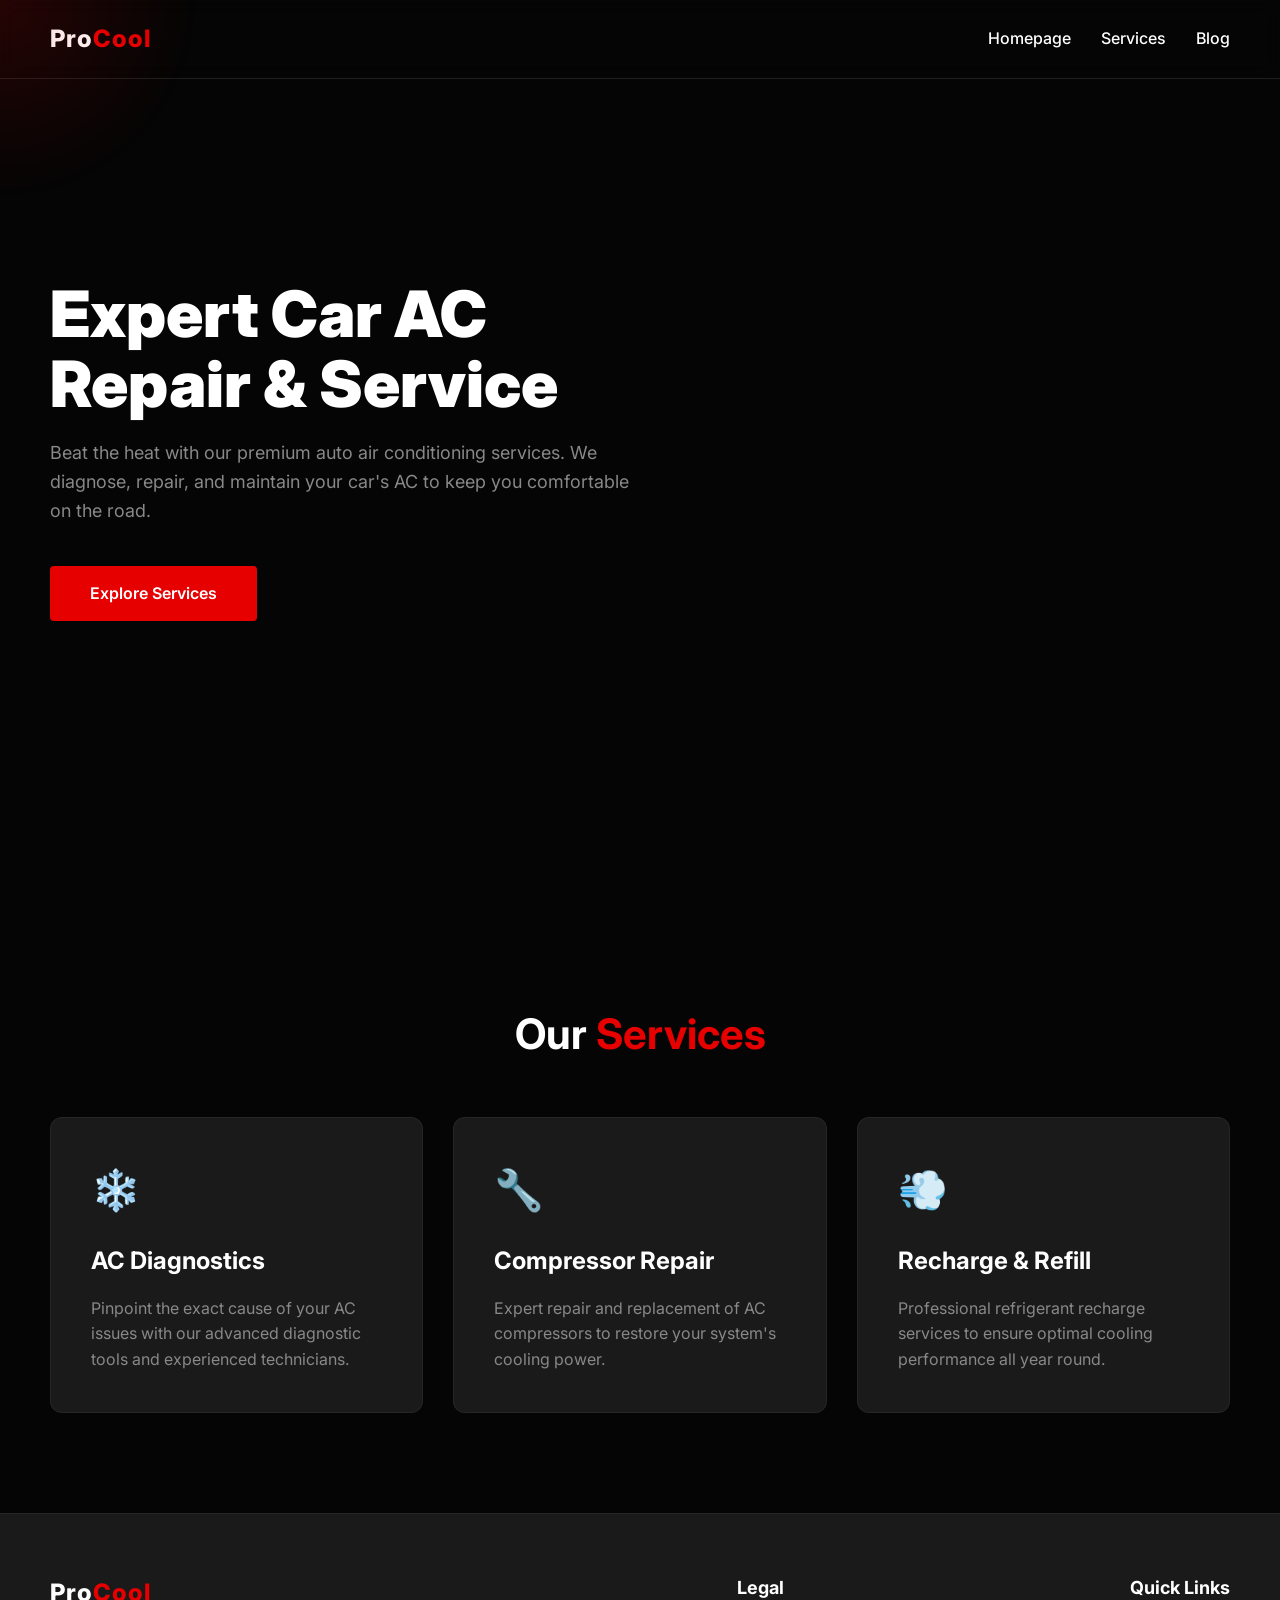
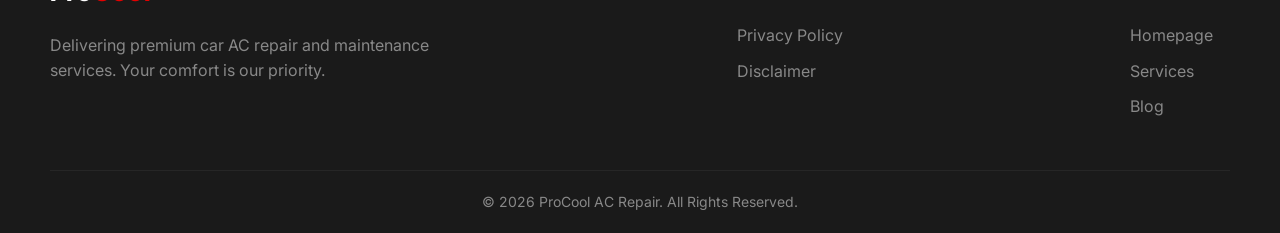
==== index.html @ 5a72d824 "Initial commit" ====
<!DOCTYPE html>
<html lang="en">
<head>
    <meta charset="UTF-8">
    <meta name="viewport" content="width=device-width, initial-scale=1.0">
    <title>ProCool AC Repair</title>
    <link rel="stylesheet" href="styles.css">
    <link href="https://fonts.googleapis.com/css2?family=Inter:wght@400;500;600;800;900&display=swap" rel="stylesheet">
</head>
<body>
    <div id="mouse-tracker"></div>

    <header>
        <a href="index.html" class="logo">Pro<span>Cool</span></a>
        <nav>
            <ul>
                <li><a href="index.html">Homepage</a></li>
                <li><a href="services.html">Services</a></li>
                <li><a href="blog.html">Blog</a></li>
            </ul>
        </nav>
    </header>

    <section class="hero">
        <div class="hero-bg"></div>
        <div class="hero-content">
            <h1>Expert Car AC Repair & Service</h1>
            <p>Beat the heat with our premium auto air conditioning services. We diagnose, repair, and maintain your car's AC to keep you comfortable on the road.</p>
            <a href="services.html" class="btn">Explore Services</a>
        </div>
    </section>

    <section class="services-preview">
        <h2 class="section-title fade-in-scroll">Our <span>Services</span></h2>
        <div class="services-grid">
            <div class="service-card fade-in-scroll" onclick="location.href='services.html'">
                <div class="service-icon">❄️</div>
                <h3>AC Diagnostics</h3>
                <p>Pinpoint the exact cause of your AC issues with our advanced diagnostic tools and experienced technicians.</p>
            </div>
            <div class="service-card fade-in-scroll" onclick="location.href='services.html'">
                <div class="service-icon">🔧</div>
                <h3>Compressor Repair</h3>
                <p>Expert repair and replacement of AC compressors to restore your system's cooling power.</p>
            </div>
            <div class="service-card fade-in-scroll" onclick="location.href='services.html'">
                <div class="service-icon">💨</div>
                <h3>Recharge & Refill</h3>
                <p>Professional refrigerant recharge services to ensure optimal cooling performance all year round.</p>
            </div>
        </div>
    </section>

    <footer>
        <div class="footer-content fade-in-scroll">
            <div class="footer-logo-section">
                <a href="index.html" class="logo">Pro<span>Cool</span></a>
                <p>Delivering premium car AC repair and maintenance services. Your comfort is our priority.</p>
            </div>
            <div class="footer-links">
                <h4>Legal</h4>
                <ul>
                    <li><a href="privacy.html">Privacy Policy</a></li>
                    <li><a href="disclaimer.html">Disclaimer</a></li>
                </ul>
            </div>
            <div class="footer-links">
                <h4>Quick Links</h4>
                <ul>
                    <li><a href="index.html">Homepage</a></li>
                    <li><a href="services.html">Services</a></li>
                    <li><a href="blog.html">Blog</a></li>
                </ul>
            </div>
        </div>
        <div class="footer-bottom">
            &copy; 2026 ProCool AC Repair. All Rights Reserved.
        </div>
    </footer>

    <script src="script.js"></script>
</body>
</html>
---- styles.css ----
* {
    margin: 0;
    padding: 0;
    box-sizing: border-box;
    font-family: 'Inter', -apple-system, BlinkMacSystemFont, 'Segoe UI', Roboto, Helvetica, Arial, sans-serif;
}

:root {
    --color-bg: #050505;
    --color-text: #ffffff;
    --color-primary: #e60000;
    --color-secondary: #ffffff;
    --color-accent: #1a1a1a;
    --color-muted: #888888;
}

body {
    background-color: var(--color-bg);
    color: var(--color-text);
    overflow-x: hidden;
    line-height: 1.6;
}

/* Mouse Tracker */
#mouse-tracker {
    position: fixed;
    top: 0;
    left: 0;
    width: 400px;
    height: 400px;
    background: radial-gradient(circle, rgba(230, 0, 0, 0.15) 0%, rgba(0,0,0,0) 70%);
    border-radius: 50%;
    transform: translate(-50%, -50%);
    pointer-events: none;
    z-index: 9999;
    transition: width 0.3s, height 0.3s, background 0.3s;
}

/* Header */
header {
    position: fixed;
    top: 0;
    width: 100%;
    padding: 20px 50px;
    display: flex;
    justify-content: space-between;
    align-items: center;
    background: rgba(5, 5, 5, 0.8);
    backdrop-filter: blur(10px);
    z-index: 1000;
    border-bottom: 1px solid rgba(255, 255, 255, 0.1);
}

.logo {
    font-size: 24px;
    font-weight: 800;
    color: var(--color-text);
    text-decoration: none;
    letter-spacing: 1px;
}

.logo span {
    color: var(--color-primary);
}

nav ul {
    list-style: none;
    display: flex;
    gap: 30px;
}

nav a {
    color: var(--color-text);
    text-decoration: none;
    font-size: 16px;
    font-weight: 500;
    transition: color 0.3s;
    position: relative;
}

nav a::after {
    content: '';
    position: absolute;
    width: 0;
    height: 2px;
    bottom: -5px;
    left: 0;
    background-color: var(--color-primary);
    transition: width 0.3s ease;
}

nav a:hover {
    color: var(--color-primary);
}

nav a:hover::after {
    width: 100%;
}

/* Hero Section */
.hero {
    height: 100vh;
    display: flex;
    align-items: center;
    padding: 0 50px;
    position: relative;
    overflow: hidden;
}

.hero-content {
    max-width: 600px;
    z-index: 2;
    animation: fadeUp 1s ease-out;
}

.hero h1 {
    font-size: 64px;
    line-height: 1.1;
    margin-bottom: 20px;
    font-weight: 900;
}

.hero p {
    font-size: 18px;
    color: var(--color-muted);
    margin-bottom: 40px;
}

.btn {
    display: inline-block;
    padding: 15px 40px;
    background-color: var(--color-primary);
    color: var(--color-text);
    text-decoration: none;
    font-weight: 600;
    border-radius: 4px;
    transition: transform 0.3s, box-shadow 0.3s;
}

.btn:hover {
    transform: translateY(-3px);
    box-shadow: 0 10px 20px rgba(230, 0, 0, 0.3);
}

.hero-bg {
    position: absolute;
    top: 0;
    right: 0;
    width: 50%;
    height: 100%;
    background-image: url('https://images.unsplash.com/photo-1619642751034-765dfdf7c58e?auto=format&fit=crop&w=1200');
    background-size: cover;
    background-position: center;
    z-index: 1;
    opacity: 0.6;
    mask-image: linear-gradient(to left, rgba(0,0,0,1) 50%, rgba(0,0,0,0) 100%);
    -webkit-mask-image: linear-gradient(to left, rgba(0,0,0,1) 50%, rgba(0,0,0,0) 100%);
}

/* General Sections */
section {
    padding: 100px 50px;
}

.section-title {
    font-size: 42px;
    margin-bottom: 50px;
    text-align: center;
}

.section-title span {
    color: var(--color-primary);
}

/* Services */
.services-grid {
    display: grid;
    grid-template-columns: repeat(auto-fit, minmax(300px, 1fr));
    gap: 30px;
}

.service-card {
    background-color: var(--color-accent);
    padding: 40px;
    border-radius: 12px;
    transition: transform 0.3s, background-color 0.3s;
    border: 1px solid rgba(255, 255, 255, 0.05);
    cursor: pointer;
}

.service-card:hover {
    transform: translateY(-10px);
    background-color: #222;
    border-color: var(--color-primary);
}

.service-card h3 {
    font-size: 24px;
    margin-bottom: 15px;
    color: var(--color-text);
}

.service-card p {
    color: var(--color-muted);
}

.service-icon {
    font-size: 40px;
    color: var(--color-primary);
    margin-bottom: 20px;
}

/* Footer */
footer {
    background-color: var(--color-accent);
    padding: 60px 50px 20px;
    border-top: 1px solid rgba(255, 255, 255, 0.05);
}

.footer-content {
    display: flex;
    justify-content: space-between;
    margin-bottom: 40px;
}

.footer-logo-section {
    max-width: 400px;
}

.footer-logo-section p {
    margin-top: 20px;
    color: var(--color-muted);
}

.footer-links h4 {
    margin-bottom: 20px;
    font-size: 18px;
}

.footer-links ul {
    list-style: none;
}

.footer-links li {
    margin-bottom: 10px;
}

.footer-links a {
    color: var(--color-muted);
    text-decoration: none;
    transition: color 0.3s;
}

.footer-links a:hover {
    color: var(--color-primary);
}

.footer-bottom {
    text-align: center;
    padding-top: 20px;
    border-top: 1px solid rgba(255, 255, 255, 0.05);
    color: var(--color-muted);
    font-size: 14px;
}

/* Page Content (for inner pages) */
.page-header {
    padding: 150px 50px 50px;
    text-align: center;
    background: linear-gradient(180deg, rgba(230,0,0,0.1) 0%, rgba(5,5,5,1) 100%);
}

.page-content {
    max-width: 800px;
    margin: 0 auto;
    padding: 0 50px 100px;
}

.page-content h2 {
    margin-top: 40px;
    margin-bottom: 20px;
}

.page-content p {
    margin-bottom: 20px;
    color: #ccc;
}

/* Animations */
@keyframes fadeUp {
    from {
        opacity: 0;
        transform: translateY(30px);
    }
    to {
        opacity: 1;
        transform: translateY(0);
    }
}

.fade-in-scroll {
    opacity: 0;
    transform: translateY(30px);
    transition: opacity 0.8s ease-out, transform 0.8s ease-out;
}

.fade-in-scroll.visible {
    opacity: 1;
    transform: translateY(0);
}
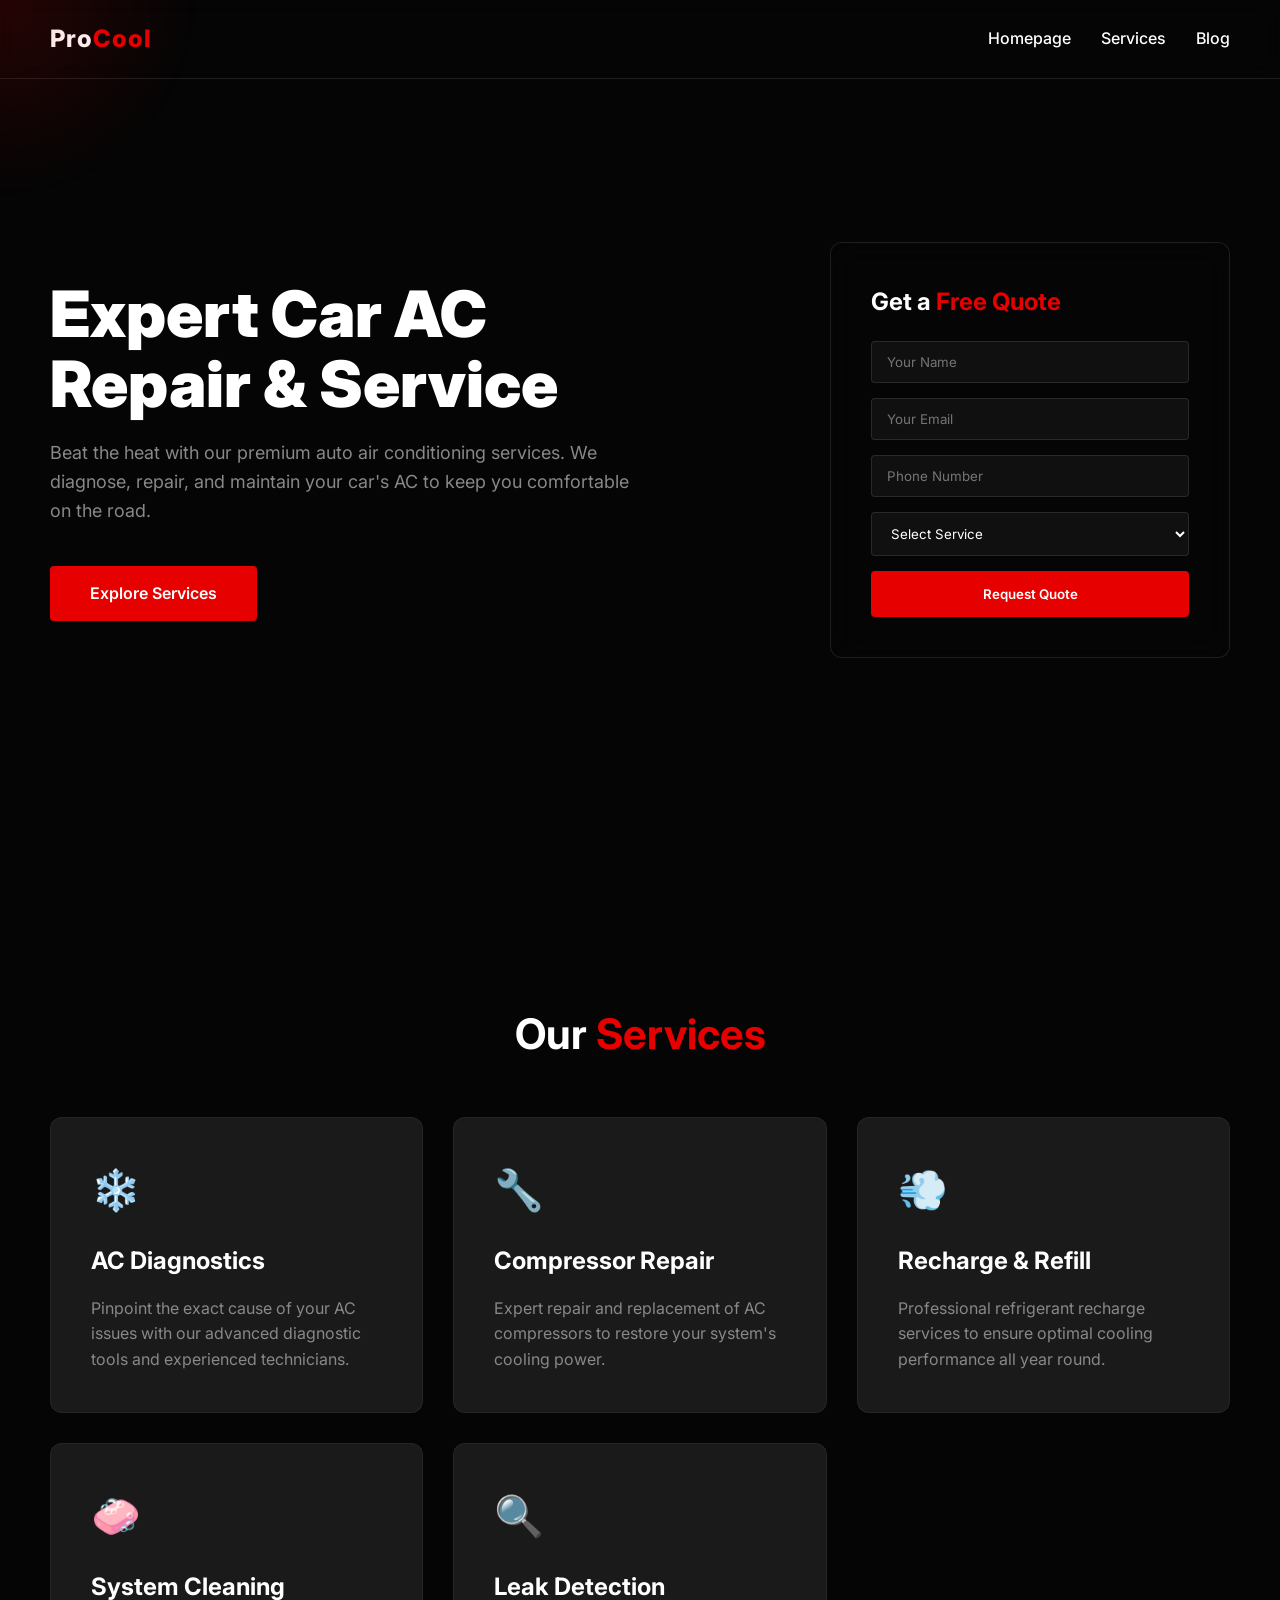
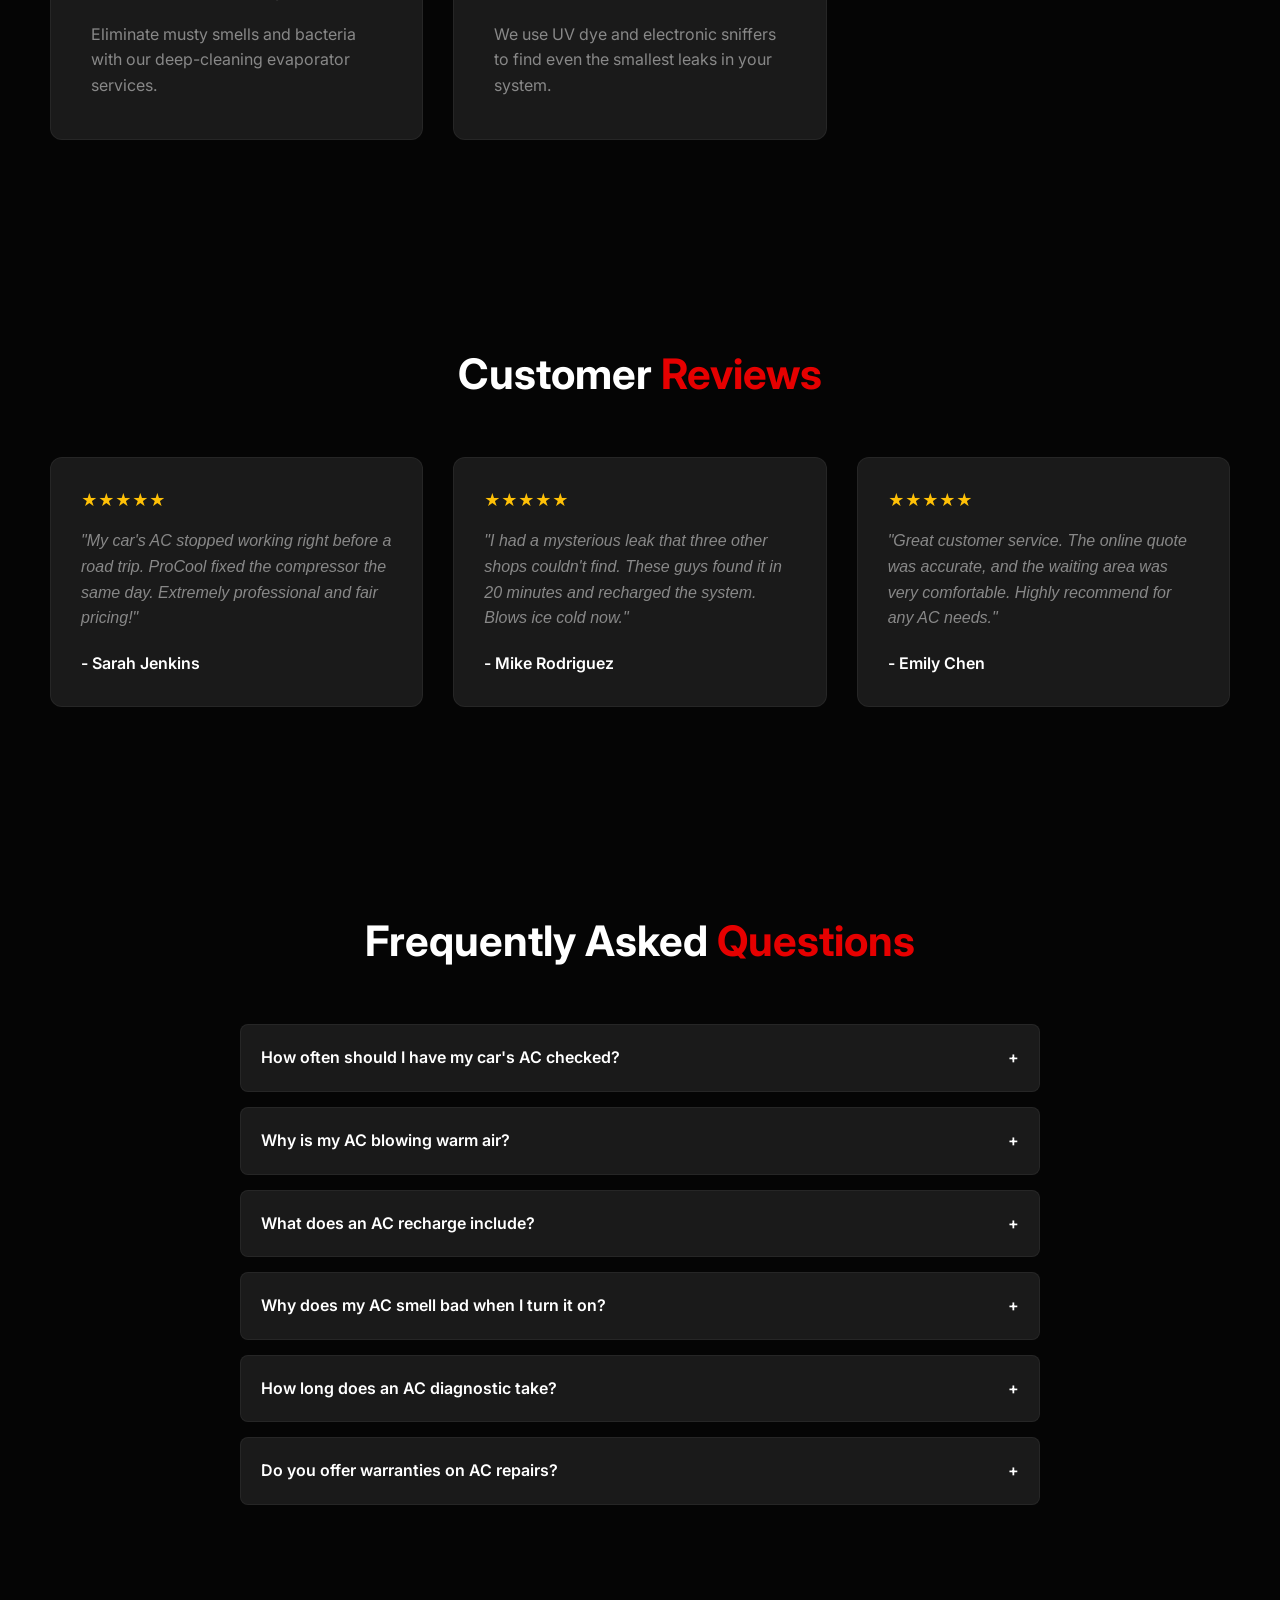
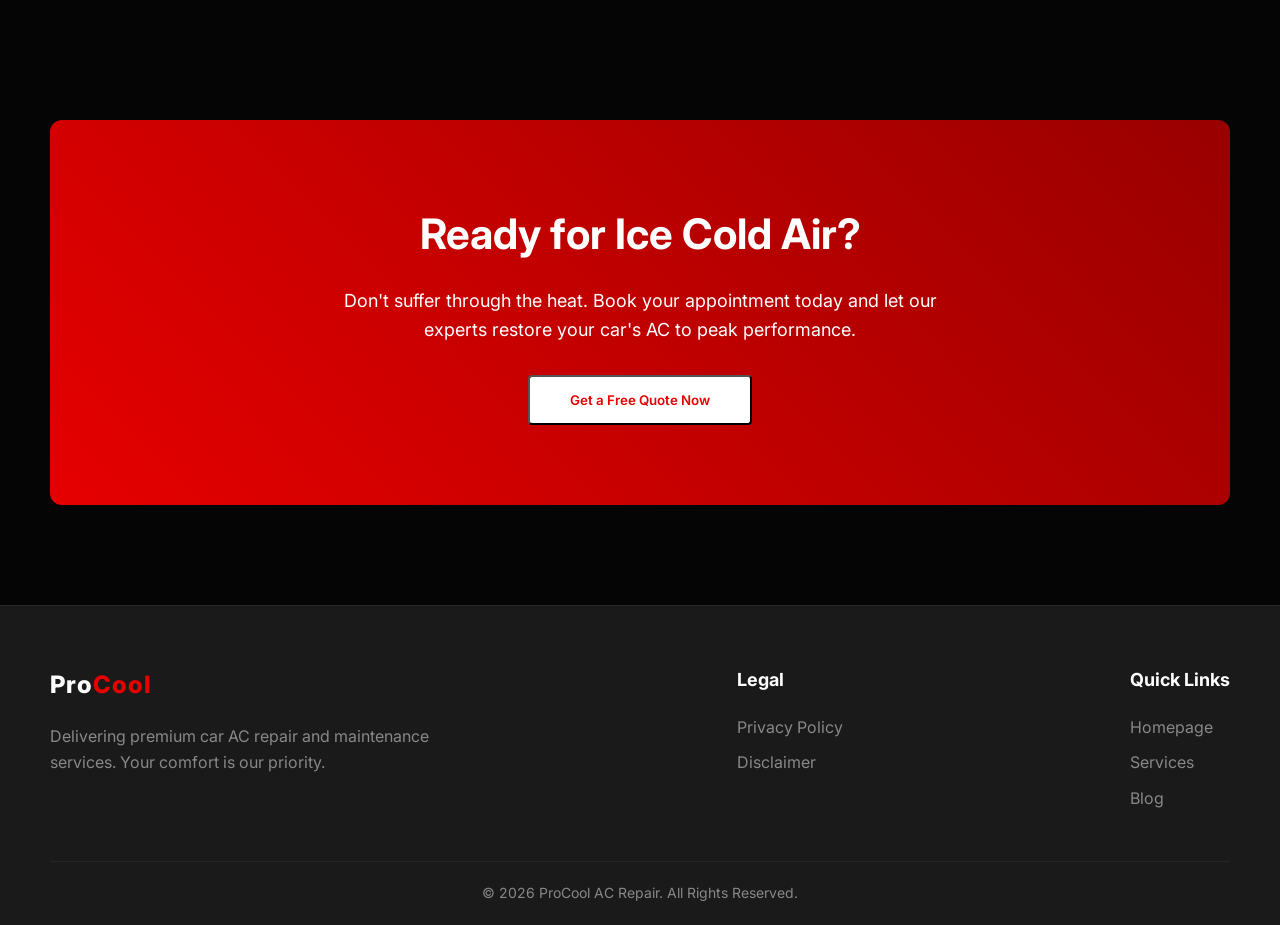
==== commit b8f31ec4: "Add new sections: Form, Testimonials, FAQ, CTA" ====
--- a/index.html
+++ b/index.html
@@ -28,6 +28,22 @@
             <p>Beat the heat with our premium auto air conditioning services. We diagnose, repair, and maintain your car's AC to keep you comfortable on the road.</p>
             <a href="services.html" class="btn">Explore Services</a>
         </div>
+        <div class="hero-form-container">
+            <h3>Get a <span>Free Quote</span></h3>
+            <form class="hero-form" onsubmit="event.preventDefault(); alert('Quote request submitted!');">
+                <input type="text" placeholder="Your Name" required>
+                <input type="email" placeholder="Your Email" required>
+                <input type="tel" placeholder="Phone Number" required>
+                <select required>
+                    <option value="" disabled selected>Select Service</option>
+                    <option value="diag">AC Diagnostics</option>
+                    <option value="repair">Compressor Repair</option>
+                    <option value="recharge">Freon Recharge</option>
+                    <option value="other">Other</option>
+                </select>
+                <button type="submit" class="btn">Request Quote</button>
+            </form>
+        </div>
     </section>
 
     <section class="services-preview">
@@ -48,6 +64,75 @@
                 <h3>Recharge & Refill</h3>
                 <p>Professional refrigerant recharge services to ensure optimal cooling performance all year round.</p>
             </div>
+            <div class="service-card fade-in-scroll" onclick="location.href='services.html'">
+                <div class="service-icon">🧼</div>
+                <h3>System Cleaning</h3>
+                <p>Eliminate musty smells and bacteria with our deep-cleaning evaporator services.</p>
+            </div>
+            <div class="service-card fade-in-scroll" onclick="location.href='services.html'">
+                <div class="service-icon">🔍</div>
+                <h3>Leak Detection</h3>
+                <p>We use UV dye and electronic sniffers to find even the smallest leaks in your system.</p>
+            </div>
+        </div>
+    </section>
+
+    <section class="testimonials">
+        <h2 class="section-title fade-in-scroll">Customer <span>Reviews</span></h2>
+        <div class="testimonials-grid">
+            <div class="testimonial-card fade-in-scroll">
+                <div class="testimonial-stars">★★★★★</div>
+                <p class="testimonial-text">"My car's AC stopped working right before a road trip. ProCool fixed the compressor the same day. Extremely professional and fair pricing!"</p>
+                <p class="testimonial-author">- Sarah Jenkins</p>
+            </div>
+            <div class="testimonial-card fade-in-scroll">
+                <div class="testimonial-stars">★★★★★</div>
+                <p class="testimonial-text">"I had a mysterious leak that three other shops couldn't find. These guys found it in 20 minutes and recharged the system. Blows ice cold now."</p>
+                <p class="testimonial-author">- Mike Rodriguez</p>
+            </div>
+            <div class="testimonial-card fade-in-scroll">
+                <div class="testimonial-stars">★★★★★</div>
+                <p class="testimonial-text">"Great customer service. The online quote was accurate, and the waiting area was very comfortable. Highly recommend for any AC needs."</p>
+                <p class="testimonial-author">- Emily Chen</p>
+            </div>
+        </div>
+    </section>
+
+    <section class="faq">
+        <h2 class="section-title fade-in-scroll">Frequently Asked <span>Questions</span></h2>
+        <div class="faq-container fade-in-scroll">
+            <div class="faq-item">
+                <div class="faq-question">How often should I have my car's AC checked? <span class="faq-icon">+</span></div>
+                <div class="faq-answer">We recommend having your AC system inspected at least once a year, preferably before the hot summer months begin, to ensure it's operating efficiently.</div>
+            </div>
+            <div class="faq-item">
+                <div class="faq-question">Why is my AC blowing warm air? <span class="faq-icon">+</span></div>
+                <div class="faq-answer">Warm air can be caused by low refrigerant levels, a failing compressor, a clogged expansion valve, or electrical issues. A professional diagnostic is required to pinpoint the exact cause.</div>
+            </div>
+            <div class="faq-item">
+                <div class="faq-question">What does an AC recharge include? <span class="faq-icon">+</span></div>
+                <div class="faq-answer">An AC recharge involves recovering any remaining old refrigerant, vacuuming the system to remove moisture, and refilling it with the exact amount of fresh refrigerant specified by your vehicle's manufacturer.</div>
+            </div>
+            <div class="faq-item">
+                <div class="faq-question">Why does my AC smell bad when I turn it on? <span class="faq-icon">+</span></div>
+                <div class="faq-answer">A musty or moldy smell usually indicates bacteria or mold growth in the evaporator core due to moisture buildup. We offer deep cleaning services to eliminate this odor.</div>
+            </div>
+            <div class="faq-item">
+                <div class="faq-question">How long does an AC diagnostic take? <span class="faq-icon">+</span></div>
+                <div class="faq-answer">A standard AC diagnostic typically takes about 30 to 60 minutes. We check pressures, temperatures, and use leak detection tools to assess the system's health.</div>
+            </div>
+            <div class="faq-item">
+                <div class="faq-question">Do you offer warranties on AC repairs? <span class="faq-icon">+</span></div>
+                <div class="faq-answer">Yes, we stand behind our work. All major AC repairs, including compressor replacements, come with a 12-month or 12,000-mile warranty on parts and labor.</div>
+            </div>
+        </div>
+    </section>
+
+    <section class="cta-section fade-in-scroll">
+        <div class="cta-content">
+            <h2>Ready for Ice Cold Air?</h2>
+            <p>Don't suffer through the heat. Book your appointment today and let our experts restore your car's AC to peak performance.</p>
+            <button class="btn btn-white" onclick="window.scrollTo(0,0)">Get a Free Quote Now</button>
         </div>
     </section>
 
--- a/styles.css
+++ b/styles.css
@@ -102,6 +102,7 @@
     height: 100vh;
     display: flex;
     align-items: center;
+    justify-content: space-between;
     padding: 0 50px;
     position: relative;
     overflow: hidden;
@@ -308,3 +309,156 @@
     opacity: 1;
     transform: translateY(0);
 }
+
+/* Hero Form */
+.hero-form-container {
+    background: rgba(5, 5, 5, 0.8);
+    backdrop-filter: blur(15px);
+    border: 1px solid rgba(255, 255, 255, 0.1);
+    padding: 40px;
+    border-radius: 12px;
+    width: 400px;
+    z-index: 2;
+    animation: fadeUp 1s ease-out 0.3s backwards;
+}
+
+.hero-form-container h3 {
+    margin-bottom: 20px;
+    font-size: 24px;
+}
+
+.hero-form-container h3 span {
+    color: var(--color-primary);
+}
+
+.hero-form input, .hero-form select {
+    width: 100%;
+    padding: 12px 15px;
+    margin-bottom: 15px;
+    background: rgba(255, 255, 255, 0.05);
+    border: 1px solid rgba(255, 255, 255, 0.1);
+    border-radius: 4px;
+    color: var(--color-text);
+    outline: none;
+    transition: border-color 0.3s;
+}
+
+.hero-form input:focus, .hero-form select:focus {
+    border-color: var(--color-primary);
+}
+
+.hero-form button {
+    width: 100%;
+    border: none;
+    cursor: pointer;
+}
+
+/* Testimonials */
+.testimonials-grid {
+    display: grid;
+    grid-template-columns: repeat(auto-fit, minmax(300px, 1fr));
+    gap: 30px;
+}
+
+.testimonial-card {
+    background-color: var(--color-accent);
+    padding: 30px;
+    border-radius: 12px;
+    border: 1px solid rgba(255, 255, 255, 0.05);
+}
+
+.testimonial-stars {
+    color: #ffc107;
+    margin-bottom: 15px;
+}
+
+.testimonial-text {
+    font-style: italic;
+    color: var(--color-muted);
+    margin-bottom: 20px;
+}
+
+.testimonial-author {
+    font-weight: 600;
+    color: var(--color-text);
+}
+
+/* FAQs */
+.faq-container {
+    max-width: 800px;
+    margin: 0 auto;
+}
+
+.faq-item {
+    background-color: var(--color-accent);
+    margin-bottom: 15px;
+    border-radius: 8px;
+    border: 1px solid rgba(255, 255, 255, 0.05);
+    overflow: hidden;
+}
+
+.faq-question {
+    padding: 20px;
+    cursor: pointer;
+    font-weight: 600;
+    display: flex;
+    justify-content: space-between;
+    align-items: center;
+    transition: background-color 0.3s;
+}
+
+.faq-question:hover {
+    background-color: #222;
+}
+
+.faq-answer {
+    padding: 0 20px;
+    max-height: 0;
+    overflow: hidden;
+    color: var(--color-muted);
+    transition: max-height 0.3s ease-out, padding 0.3s ease;
+}
+
+.faq-item.active .faq-answer {
+    padding: 0 20px 20px;
+    max-height: 200px;
+}
+
+.faq-icon {
+    transition: transform 0.3s;
+}
+
+.faq-item.active .faq-icon {
+    transform: rotate(45deg);
+}
+
+/* CTA Section */
+.cta-section {
+    background: linear-gradient(45deg, var(--color-primary), #990000);
+    padding: 80px 50px;
+    text-align: center;
+    border-radius: 12px;
+    margin: 100px 50px;
+}
+
+.cta-content h2 {
+    font-size: 42px;
+    margin-bottom: 20px;
+}
+
+.cta-content p {
+    font-size: 18px;
+    margin-bottom: 30px;
+    max-width: 600px;
+    margin-left: auto;
+    margin-right: auto;
+}
+
+.btn-white {
+    background-color: var(--color-text);
+    color: var(--color-primary);
+}
+
+.btn-white:hover {
+    box-shadow: 0 10px 20px rgba(0, 0, 0, 0.3);
+}
